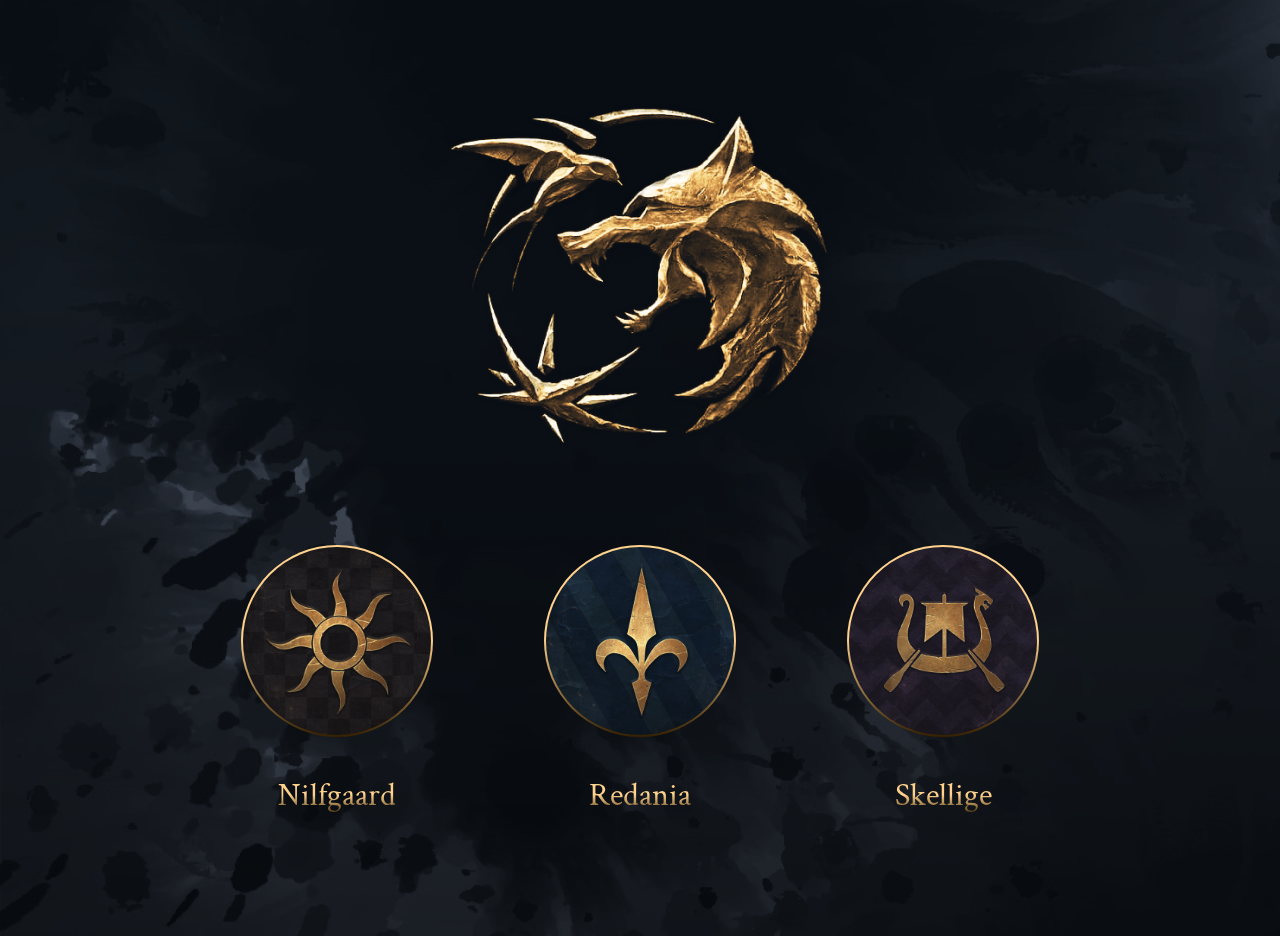
==== index.html @ e5296087 "Добавил новые файлы" ====
<!DOCTYPE html>
<html lang="en">
  <head>
    <meta charset="UTF-8" />
    <meta name="viewport" content="width=device-width, initial-scale=1.0" />
    <title>Witcher</title>
    <link rel="stylesheet" href="/assets/styles/globals.css" />
    <link rel="stylesheet" href="/assets/styles/factions-list.css" />

    <link rel="preconnect" href="https://fonts.googleapis.com" />
    <link rel="preconnect" href="https://fonts.gstatic.com" crossorigin />
    <link
      href="https://fonts.googleapis.com/css2?family=Crimson+Text:wght@400;700&display=swap"
      rel="stylesheet"
    />
  </head>
  <body>
    <div class="container">
      <img src="/assets/images/witcher_logo.png" id="witcher-logo" />
      <ul class="factions-list">
        <li>
          <a href="/faction.html">
            <img src="/assets/images/heroes/nilfgaard.jpg" id="factions-img" />
            <h3>Nilfgaard</h3>
          </a>
        </li>
        <li>
          <a href="">
            <img src="/assets/images/heroes/redania.jpg" id="factions-img" />
            <h3>Redania</h3>
          </a>
        </li>
        <li>
          <a href="">
            <img src="/assets/images/heroes/skellige.jpg" id="factions-img" />
            <h3>Skellige</h3>
          </a>
        </li>
      </ul>
    </div>

    <script>
      const el = document.querySelector(
        "body > div > ul > li:nth-child(1) > a"
      );

      el.addEventListener("click", async (e) => {
        e.preventDefault();

        const response = await fetch(el.href);
        const responseText = await response.text();

        const parser = new DOMParser();

        document.body.innerHTML = parser.parseFromString(
          responseText,
          "text/html"
        ).body.innerHTML;
      });
    </script>

    <!-- <script type="module" src="/assets/scripts/main.js"></script> -->
  </body>
</html>
---- assets/styles/globals.css ----
/* Reset styles */
html,
body {
    margin: 0;
    padding: 0;
    box-sizing: border-box;
}

ul,
li {
    list-style: none;
    padding: 0;
    margin: 0;
}

a {
    text-decoration: none;
}

/* Other styles */
:root {
    --color-black: #0c0c0c;
    --color-gold: #dbae64;
    --font-family: "Crimson Text", sans-serif;
}

html {
    font-family: var(--font-family);
    background-image: url('/assets/images/background.png');
    background-repeat: no-repeat;
    background-attachment: scroll;
    background-size: cover;
}

h1,
h2,
h3,
p,
button,
span,
a {
    background: linear-gradient(180deg, #FFD28D 47.92%, #352000 100%);
    font-weight: 400;
    -webkit-background-clip: text;
    -webkit-text-fill-color: transparent;
    background-clip: text;
}

span {
    font-weight: 700;
}

@media (min-width: 321px) {
    h1 {
        font-size: 61px;
    }

    h2 {
        font-size: 41px;
    }

    h3 {
        font-size: 32px;
    }

    span {
        font-size: 29px;
    }

    button {
        font-size: 26px;
    }

    a {
        font-size: 26px;
    }

    p {
        font-size: 17px;
    }
}

@media (max-width: 320px) {
    h1 {
        font-size: 41px;
    }

    h2 {
        font-size: 19px;
    }
    
    h3 {
        font-size: 19px;
    }

    span {
        font-size: 14px;
    }

    button {
        font-size: 12px;
    }

    a {
        font-size: 12px;
    }
    
    p {
        font-size: 12px;
    }
}
---- assets/styles/factions-list.css ----
.container {
    display: flex;
    justify-content: center;
    align-items: center;
    flex-wrap: wrap;
    flex-direction: column;
    row-gap: 98px;
    margin: 102px 0 120px 0;
}

.factions-list {
    display: flex;
    flex-wrap: wrap;
    justify-content: center;
    text-align: center;
    gap: 111px;
}

.factions-list li a img {
    width: 188px;
    height: 188px;
    padding: 2px;
    border-radius: 100%;
    background-image: linear-gradient(180deg, #FFD28D 47.92%, #352000 100%);
}

h3 {
    margin: 29px 0 0 0;
}

@media (max-width: 1440px) {
    #witcher-logo {
        width: 380px;
        height: 345px;
    }

    .container {
        row-gap: 98px;
        margin: 102px 0 120px 0;
    }

    .factions-list {
        gap: 111px;
    }
}

@media (max-width: 1024px) {
    #witcher-logo {
        width: 284px;
        height: 257px;
    }

    .container {
        row-gap: 73px;
        margin: 85px 0 120px 0;
    }

    .factions-list {
        gap: 44px;
    }
}

@media (max-width: 768px) {
    #witcher-logo {
        width: 444px;
        height: 401px;
    }

    .container {
        row-gap: 121px;
        margin: 123px 0 120px 0;
    }

    .factions-list {
        gap: 44px;
    }
}

@media (max-width: 320px) {
    #witcher-logo {
        width: 202px;
        height: 181px;
    }

    #factions-img {
        width: 120px;
        height: 120px;
    }

    .container {
        row-gap: 59px;
        margin: 60px 0 70px 0;
    }

    .factions-list {
        gap: 22px;
    }
}
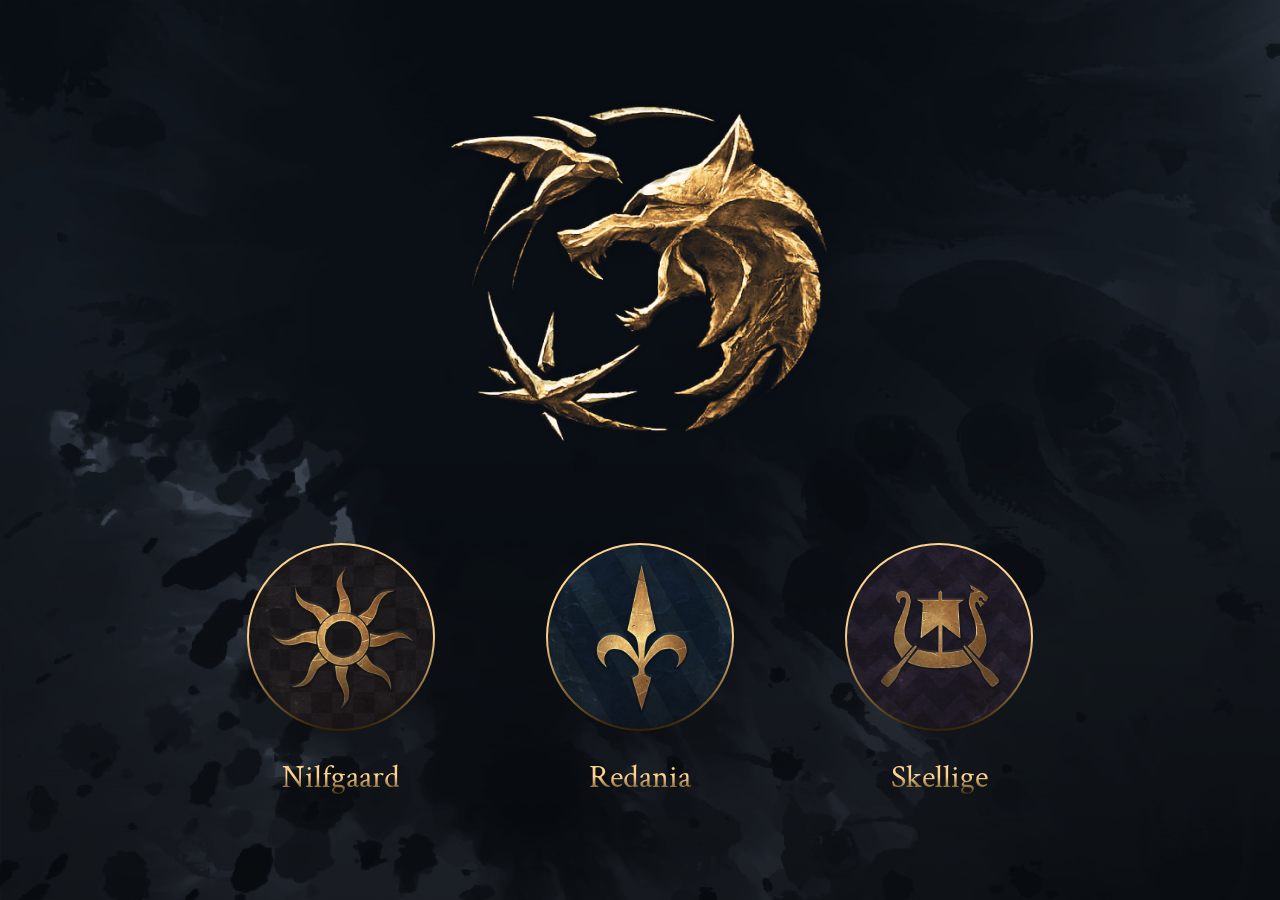
==== commit 33709e20: "Готовый проект. Версия 2" ====
--- a/index.html
+++ b/index.html
@@ -3,62 +3,27 @@
   <head>
     <meta charset="UTF-8" />
     <meta name="viewport" content="width=device-width, initial-scale=1.0" />
-    <title>Witcher</title>
+    <title>The Witcher world</title>
     <link rel="stylesheet" href="/assets/styles/globals.css" />
-    <link rel="stylesheet" href="/assets/styles/factions-list.css" />
-
-    <link rel="preconnect" href="https://fonts.googleapis.com" />
-    <link rel="preconnect" href="https://fonts.gstatic.com" crossorigin />
-    <link
-      href="https://fonts.googleapis.com/css2?family=Crimson+Text:wght@400;700&display=swap"
-      rel="stylesheet"
-    />
+    <link rel="stylesheet" href="/assets/styles/main-page.css" />
+    <link rel="preconnect" href="https://fonts.googleapis.com">
+    <link rel="preconnect" href="https://fonts.gstatic.com" crossorigin>
+    <link href="https://fonts.googleapis.com/css2?family=Crimson+Text:wght@400;700&display=swap" rel="stylesheet">
   </head>
   <body>
-    <div class="container">
-      <img src="/assets/images/witcher_logo.png" id="witcher-logo" />
-      <ul class="factions-list">
-        <li>
-          <a href="/faction.html">
-            <img src="/assets/images/heroes/nilfgaard.jpg" id="factions-img" />
-            <h3>Nilfgaard</h3>
-          </a>
-        </li>
-        <li>
-          <a href="">
-            <img src="/assets/images/heroes/redania.jpg" id="factions-img" />
-            <h3>Redania</h3>
-          </a>
-        </li>
-        <li>
-          <a href="">
-            <img src="/assets/images/heroes/skellige.jpg" id="factions-img" />
-            <h3>Skellige</h3>
-          </a>
-        </li>
-      </ul>
+    <div id="loading"></div>
+    <div id="app">
+      <main class="main-container">
+        <img
+          src="/assets/images/witcher_logo.png"
+          alt="witcher-logo"
+          id="witcher-logo"
+        />
+        <ul class="main-container__factions-list"></ul>
+      </main>
     </div>
 
-    <script>
-      const el = document.querySelector(
-        "body > div > ul > li:nth-child(1) > a"
-      );
-
-      el.addEventListener("click", async (e) => {
-        e.preventDefault();
-
-        const response = await fetch(el.href);
-        const responseText = await response.text();
-
-        const parser = new DOMParser();
-
-        document.body.innerHTML = parser.parseFromString(
-          responseText,
-          "text/html"
-        ).body.innerHTML;
-      });
-    </script>
-
-    <!-- <script type="module" src="/assets/scripts/main.js"></script> -->
+    <script src="/assets/scripts/input.js"></script>
+    <script type="module" src="/assets/scripts/navigation.js"></script>
   </body>
 </html>
--- a/assets/styles/globals.css
+++ b/assets/styles/globals.css
@@ -1,35 +1,36 @@
-/* Reset styles */
+/* Сброс стилей  */
 html,
 body {
-    margin: 0;
-    padding: 0;
-    box-sizing: border-box;
+  margin: 0;
+  padding: 0;
+  box-sizing: border-box;
 }
 
 ul,
 li {
-    list-style: none;
-    padding: 0;
-    margin: 0;
+  list-style: none;
+  padding: 0;
+  margin: 0;
 }
 
 a {
-    text-decoration: none;
+  text-decoration: none;
 }
 
-/* Other styles */
+/* Другие глобальные стили */
 :root {
-    --color-black: #0c0c0c;
-    --color-gold: #dbae64;
-    --font-family: "Crimson Text", sans-serif;
+  --color-black: #0c0c0c;
+  --color-gold: #dbae64;
+  --font-family: "Crimson Text", sans-serif;
 }
 
 html {
-    font-family: var(--font-family);
-    background-image: url('/assets/images/background.png');
-    background-repeat: no-repeat;
-    background-attachment: scroll;
-    background-size: cover;
+  font-family: var(--font-family);
+  background-image: url("/assets/images/background.png");
+  background-repeat: no-repeat;
+  background-attachment: scroll;
+  background-size: cover;
+  background-color: #0c0c0c;
 }
 
 h1,
@@ -39,73 +40,79 @@
 button,
 span,
 a {
-    background: linear-gradient(180deg, #FFD28D 47.92%, #352000 100%);
-    font-weight: 400;
-    -webkit-background-clip: text;
-    -webkit-text-fill-color: transparent;
-    background-clip: text;
+  background: linear-gradient(180deg, #ffd28d 47.92%, #352000 100%);
+  font-weight: 400;
+  -webkit-background-clip: text;
+  -webkit-text-fill-color: transparent;
+  background-clip: text;
 }
 
 span {
-    font-weight: 700;
+  font-weight: 700;
+}
+
+@media (max-width: 320px) {
+  html {
+    background-size: contain;
+  }
 }
 
 @media (min-width: 321px) {
-    h1 {
-        font-size: 61px;
-    }
+  h1 {
+    font-size: 61px;
+  }
 
-    h2 {
-        font-size: 41px;
-    }
+  h2 {
+    font-size: 41px;
+  }
 
-    h3 {
-        font-size: 32px;
-    }
+  h3 {
+    font-size: 32px;
+  }
 
-    span {
-        font-size: 29px;
-    }
+  span {
+    font-size: 29px;
+  }
 
-    button {
-        font-size: 26px;
-    }
+  button {
+    font-size: 26px;
+  }
 
-    a {
-        font-size: 26px;
-    }
+  a {
+    font-size: 26px;
+  }
 
-    p {
-        font-size: 17px;
-    }
+  p {
+    font-size: 17px;
+  }
 }
 
 @media (max-width: 320px) {
-    h1 {
-        font-size: 41px;
-    }
+  h1 {
+    font-size: 41px;
+  }
 
-    h2 {
-        font-size: 19px;
-    }
-    
-    h3 {
-        font-size: 19px;
-    }
+  h2 {
+    font-size: 19px;
+  }
 
-    span {
-        font-size: 14px;
-    }
+  h3 {
+    font-size: 19px;
+  }
 
-    button {
-        font-size: 12px;
-    }
+  span {
+    font-size: 14px;
+  }
 
-    a {
-        font-size: 12px;
-    }
-    
-    p {
-        font-size: 12px;
-    }
+  button {
+    font-size: 12px;
+  }
+
+  a {
+    font-size: 17px;
+  }
+
+  p {
+    font-size: 12px;
+  }
 }
--- a/assets/styles/main-page.css
+++ b/assets/styles/main-page.css
@@ -0,0 +1,120 @@
+#app {
+    max-width: 1440px;
+    margin: 0 auto;
+}
+
+.main-container {
+    display: flex;
+    justify-content: center;
+    align-items: center;
+    flex-wrap: wrap;
+    flex-direction: column;
+    row-gap: 98px;
+    margin: 100px;
+}
+
+.main-container__factions-list {
+    display: flex;
+    flex-wrap: wrap;
+    justify-content: center;
+    text-align: center;
+    gap: 111px;
+}
+
+.main-container__factions-item {
+    width: 188px;
+    height: 252px;
+}
+
+.main-container__faction-img {
+    width: 184px;
+    height: 184px;
+    padding: 2px;
+    border-radius: 100%;
+    background-image: linear-gradient(180deg, #FFD28D 47.92%, #352000 100%);
+}
+
+.main-container__faction-h3 {
+    margin: 20px 0 0 0;
+    height: 35px;
+    line-height: 110%;
+}
+
+@media (max-width: 1024px) {
+    #witcher-logo {
+        width: 284px;
+        height: 257px;
+    }
+
+    .main-container {
+        row-gap: 73px;
+        margin: 85px 50px 100px 50px;
+    }
+
+    .main-container__factions-list {
+        gap: 44px;
+    }
+
+    .main-container__faction-h3 {
+        margin: 23px 0 0 0;
+    }
+}
+
+@media (max-width: 768px) {
+    #witcher-logo {
+        width: 444px;
+        height: 401px;
+    }
+
+    .main-container {
+        row-gap: 121px;
+        margin: 120px 0;
+    }
+
+    .main-container__factions-list {
+        gap: 44px;
+    }
+
+    .main-container__faction-h3 {
+        margin: 20px 0 0 0;
+    }
+}
+
+@media (max-width: 450px) {
+    #witcher-logo {
+        width: 330px;
+        height: 300px;
+    }
+}
+
+@media (max-width: 320px) {
+    #witcher-logo {
+        width: 202px;
+        height: 181px;
+    }
+
+    .main-container__factions-item {
+        width: 120px;
+        height: 156px;
+    }
+
+    .main-container__faction-img {
+        width: 116px;
+        height: 116px;
+    }
+
+    .main-container {
+        row-gap: 59px;
+        margin: 60px 0 70px 0;
+    }
+
+    .main-container__factions-list {
+        gap: 22px;
+        row-gap: 37px;
+    }
+
+    .main-container__faction-h3 {
+        margin: 10px 0 0 0;
+        height: 21px;
+    }
+}